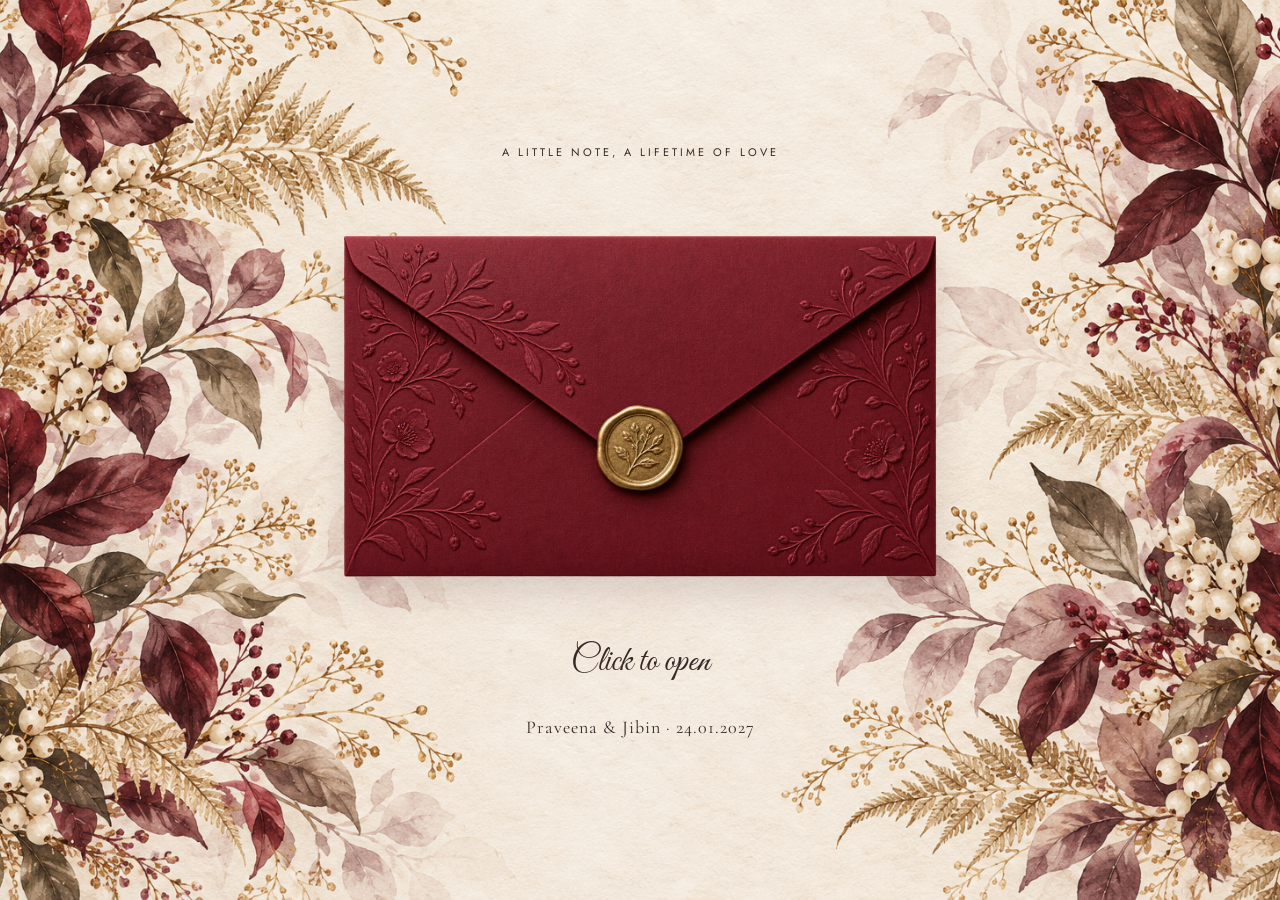
==== Burgandy Bride engagement/index.html @ 03131625 "2 options added" ====
<!doctype html>
<html lang="en">
  <head>
    <meta charset="utf-8" />
    <meta name="viewport" content="width=device-width, initial-scale=1" />
    <meta name="theme-color" content="#421a20" />
    <meta
      name="description"
      content="Join Praveena and Jibin for their engagement, 24 January 2027 at 11 AM IST. Ceremony at Angamaly Basilica Church and lunch at Carnation Convention Centre, Angamaly."
    />
    <title>Praveena & Jibin · Our Engagement</title>
    <!-- Add you website link here -->
    <!-- Replace https://example.com in all four URL fields below before publishing. -->
    <link rel="canonical" href="https://example.com/" />
    <meta property="og:url" content="https://example.com/" />
    <meta property="og:image" content="https://example.com/assets/engagement-share.jpg" />
    <meta name="twitter:image" content="https://example.com/assets/engagement-share.jpg" />
    <meta property="og:type" content="website" />
    <meta property="og:title" content="Praveena &amp; Jibin · You're Invited" />
    <meta
      property="og:description"
      content="24 January 2027 · 11 AM IST. Ceremony at Angamaly Basilica Church, followed by lunch at Carnation Convention Centre, Angamaly."
    />
    <meta property="og:image:type" content="image/jpeg" />
    <meta property="og:image:width" content="1200" />
    <meta property="og:image:height" content="630" />
    <meta property="og:image:alt" content="Praveena and Jibin's engagement invitation, 24 January 2027 at 11 AM IST, Angamaly." />
    <meta name="twitter:card" content="summary_large_image" />
    <meta name="twitter:title" content="Praveena &amp; Jibin · You're Invited" />
    <meta name="twitter:description" content="24 January 2027 · 11 AM IST · Angamaly. Join us for our engagement and lunch." />
    <link
      rel="icon"
      href="data:image/svg+xml,%3Csvg xmlns='http://www.w3.org/2000/svg' viewBox='0 0 64 64'%3E%3Crect width='64' height='64' rx='32' fill='%23421a20'/%3E%3Ctext x='32' y='43' text-anchor='middle' font-size='39' font-family='serif' fill='%23e5d1a7'%3E%26%3C/text%3E%3C/svg%3E"
    />
    <link rel="preconnect" href="https://fonts.googleapis.com" />
    <link rel="preconnect" href="https://fonts.gstatic.com" crossorigin />
    <link
      href="https://fonts.googleapis.com/css2?family=Cormorant+Garamond:ital,wght@0,400;0,500;0,600;1,400&family=Great+Vibes&family=Jost:wght@300;400;500&display=swap"
      rel="stylesheet"
    />
    <link rel="stylesheet" href="style.css" />
    <script src="photos.js" defer></script>
    <script src="script.js" defer></script>
  </head>
  <body>
    <main>
      <section id="cover" class="cover">
        <p class="cover-note">A LITTLE NOTE, A LIFETIME OF LOVE</p>
        <button
          id="open-invitation"
          class="sealed-envelope"
          aria-label="Open Praveena and Jibin’s engagement invitation"
        >
          <img
            src="assets/burgundy-envelope.png"
            alt="A horizontal burgundy envelope with embossed botanicals and an antique gold wax seal"
            fetchpriority="high"
          />
        </button>
        <p class="script">Click to open</p>
        <p class="cover-names">Praveena & Jibin · 24.01.2027</p>
      </section>
      <div id="pages" hidden>
        <section
          id="invitation"
          class="page invitation-page"
          aria-label="The invitation"
        >
          <div class="lace-invitation">
            <div class="invitation-copy">
              <div class="family-details bride-family">
                <p class="family-parents">Mrs. Anitha Isaac &amp; Mr Isaac Eapen</p>
                <p class="family-address">Karoor House, Angamaly, Ernakulam</p>
              </div>
              <p class="invitation-intro">
                Joyfully invite you to celebrate<br />the engagement of their daughter
              </p>
              <h1><span>Praveena</span><i>with</i><span>Jibin</span></h1>
              <div class="family-details groom-family">
                <p>Son of</p>
                <p class="family-parents">
                  Mrs. Valsa Iyyanam Lonappan<br />&amp; Late Mr Jose Mechery Lonappan
                </p>
                <p class="family-address">Mechery House, Meloor, Thrissur</p>
              </div>
              <div class="date-art">
                <strong>24</strong>
                <div><em>January</em><span>2027</span></div>
              </div>
              <p>SUNDAY · 11:00 AM</p>
              <p class="invitation-blessing">Requesting your presence and blessings</p>
            </div>
          </div>
          <div class="scrapbook">
            <img class="scrapbook-flower" src="assets/florals.png" alt="" />
            <button
              id="record"
              class="record"
              aria-label="Play background music"
              aria-pressed="false"
            >
              <span>CLICK TO LISTEN</span><i aria-hidden="true">♫</i
              ><small>OUR LOVE SONG</small>
            </button>
            <div class="calendar">
              <span class="script">January</span><span class="year">2027</span>
              <table aria-label="January 2027; engagement on Sunday the 24th">
                <thead>
                  <tr>
                    <th scope="col">S</th>
                    <th scope="col">M</th>
                    <th scope="col">T</th>
                    <th scope="col">W</th>
                    <th scope="col">T</th>
                    <th scope="col">F</th>
                    <th scope="col">S</th>
                  </tr>
                </thead>
                <tbody>
                  <tr>
                    <td></td>
                    <td></td>
                    <td></td>
                    <td></td>
                    <td></td>
                    <td>1</td>
                    <td>2</td>
                  </tr>
                  <tr>
                    <td>3</td>
                    <td>4</td>
                    <td>5</td>
                    <td>6</td>
                    <td>7</td>
                    <td>8</td>
                    <td>9</td>
                  </tr>
                  <tr>
                    <td>10</td>
                    <td>11</td>
                    <td>12</td>
                    <td>13</td>
                    <td>14</td>
                    <td>15</td>
                    <td>16</td>
                  </tr>
                  <tr>
                    <td>17</td>
                    <td>18</td>
                    <td>19</td>
                    <td>20</td>
                    <td>21</td>
                    <td>22</td>
                    <td>23</td>
                  </tr>
                  <tr>
                    <td class="selected-day">24</td>
                    <td>25</td>
                    <td>26</td>
                    <td>27</td>
                    <td>28</td>
                    <td>29</td>
                    <td>30</td>
                  </tr>
                  <tr>
                    <td>31</td>
                    <td></td>
                    <td></td>
                    <td></td>
                    <td></td>
                    <td></td>
                    <td></td>
                  </tr>
                </tbody>
              </table>
              <p>24.01.2027</p>
              <span class="script initials">P | J</span>
            </div>
            <a
              href="#gallery"
              class="portrait-link"
              aria-label="View our moments"
              ><span class="script">P<br /><i>&</i><br />J</span
              ><img src="assets/florals.png" alt=""
            /></a>
            <a class="details-token" href="#details"
              ><span class="script">Details</span><span>& FAQs</span></a
            >
            <div class="polaroids" aria-hidden="true">
              <span class="polaroid one"
                ><i>P & J</i><small>our forever</small></span
              ><span class="polaroid two"
                ><i>24.01.27</i><small>begins here</small></span
              >
            </div>
            <a class="story-heart" href="#story"
              ><span>SEE</span
              ><span class="script">Our<br />Love Story</span></a
            >
          </div>
          <div class="with-love">
            With Love<br /><span class="script">Praveena and Jibin</span>
          </div>
          <div class="countdown" aria-label="Countdown to the engagement">
            <div><strong id="days">—</strong><span>DAYS</span></div>
            <div><strong id="hours">—</strong><span>HOURS</span></div>
            <div><strong id="minutes">—</strong><span>MINUTES</span></div>
            <div><strong id="seconds">—</strong><span>SECONDS</span></div>
          </div>
          <a class="calendar-download" href="wedding.ics" download
            >ADD TO YOUR CALENDAR</a
          >
        </section>
        <section id="story" class="page story-page">
          <h2><span class="script">our</span><br />L♡VE STORY</h2>
          <div class="story-paper">
            <span class="script">We</span>
            <p>
              Some things are simply meant to be.<br />After all the little
              moments that brought us here,<br />we can’t wait to share this one
              with you.
            </p>
            <p>
              Join us for a day filled with love, laughter,<br />and the
              blessings of our family and friends.
            </p>
            <p>Together is a beautiful place to be.</p>
            <span class="script signing">With love, P & J</span>
          </div>
          <a class="back-strip" href="#invitation">‹ BACK TO INVITATION PAGE</a>
        </section>
        <section id="details" class="page details-page">
          <div class="candle-banner">
            <h2>Our Engagement’s<span class="script">Details</span></h2>
          </div>
          <div class="celebration-details">
            <p class="eyebrow">A DAY TO REMEMBER</p>
            <h2 class="script">The celebration</h2>
            <p>Sunday, 24 January 2027<br /><strong>11:00 AM IST</strong></p>
            <div class="celebration-venues">
              <article class="celebration-venue">
                <svg class="venue-icon" viewBox="0 0 64 64" fill="none" stroke="currentColor" stroke-width="1.5" aria-hidden="true">
                  <path d="M32 3v14m-6-9h12M14 59V32l18-15 18 15v27H14Zm11 0V43a7 7 0 0 1 14 0v16M20 33h4m16 0h4" />
                  <circle cx="32" cy="29" r="4" />
                </svg>
                <h3>The ceremony</h3>
                <p class="venue-name">Angamaly Basilica Church</p>
                <p>Angamaly, Ernakulam</p>
              </article>
              <article class="celebration-venue">
                <svg class="venue-icon" viewBox="0 0 64 64" fill="none" stroke="currentColor" stroke-width="1.5" aria-hidden="true">
                  <circle cx="34" cy="32" r="19" /><circle cx="34" cy="32" r="14" />
                  <path d="M7 9v15c0 6 8 6 8 0V9m-4 0v48M58 9v48m0-48c-7 8-7 24 0 24" />
                </svg>
                <h3>Lunch</h3>
                <p class="venue-name">Carnation Convention Centre</p>
                <p>Angamaly, Ernakulam</p>
              </article>
            </div>
            <p class="venue-distance">The church and lunch venue are approximately 100 metres apart.</p>
            <p>
              With our families by our side,<br />we would be delighted to have
              you join us.
            </p>
            <a class="gold-button" href="#location">DIRECTIONS TO LUNCH</a>
          </div>
          <div id="location" class="location">
            <h2 class="script">Join us for lunch</h2>
            <h3>Carnation Convention Centre</h3>
            <p>
              Near St. Mary’s Jacobite Syrian Soonoro Cathedral<br />Angamaly,
              Kerala 683572
            </p>
            <iframe
              title="Map of Carnation Convention Centre, Angamaly"
              src="https://maps.google.com/maps?q=Carnation%20Convention%20Centre%2C%20Angamaly%2C%20Kerala&amp;z=15&amp;output=embed"
              loading="lazy"
              referrerpolicy="no-referrer-when-downgrade"
              allowfullscreen
            ></iframe
            ><a
              class="gold-button"
              href="https://www.google.com/maps/dir/?api=1&amp;destination=Carnation%20Convention%20Centre%2C%20Angamaly%2C%20Kerala%20683572&amp;travelmode=driving&amp;dir_action=navigate"
              target="_blank"
              rel="noopener"
              >GET DIRECTIONS</a
            >
            <p class="map-note">
              Opens Google Maps with directions from your current location.<br />If
              location access is unavailable, enter your starting point in Maps.
            </p>
          </div>
          <div class="thin-strip"></div>
          <article class="ceremony-panel">
            <h2 class="script">Our engagement</h2>
            <div class="rings" aria-hidden="true">⚭</div>
            <p>Sunday, 24 January 2027</p>
            <div class="heart-rule">♡</div>
            <p class="ceremony-time">11:00 AM IST</p>
            <p>
              With our families by our side,<br />we would be delighted to have
              you join us.
            </p>
          </article>
          <div class="gift-note">
            <h2 class="script">A note on gifts</h2>
            <p>
              Your presence and blessings are the greatest gifts.<br />We look
              forward to sharing this special day with you.
            </p>
          </div>
          <div class="thin-strip"></div>
          <section id="questions" class="faq">
            <h2 class="script">FAQs</h2>
            <details open>
              <summary>When does the engagement begin?</summary>
              <p>
                Our engagement begins at 11:00 AM IST on Sunday, 24 January
                2027. We look forward to welcoming you.
              </p>
            </details>
            <details open>
              <summary>Where are the ceremony and lunch?</summary>
              <p>
                The ceremony is at Angamaly Basilica Church, followed by lunch
                at Carnation Convention Centre, Angamaly. The venues are
                approximately 100 metres apart. The map and directions above
                take you to the lunch venue.
              </p>
            </details>
          </section>
          <a class="back-strip" href="#invitation">‹ BACK TO INVITATION PAGE</a>
        </section>
        <section id="gallery" class="page gallery-page">
          <h2 class="script">Our moments</h2>
          <div id="gallery-empty" class="gallery-empty">
            <span class="script">Praveena & Jibin</span>
            <p>Our photographs will be here soon.</p>
          </div>
          <div id="gallery-ready" hidden>
            <button
              id="gallery-open"
              class="gallery-open"
              aria-label="View photograph full size"
            >
              <img id="gallery-image" alt="" />
            </button>
            <div class="gallery-controls">
              <button id="gallery-prev" aria-label="Previous photograph">
                ‹</button
              ><span id="gallery-count"></span
              ><button id="gallery-next" aria-label="Next photograph">›</button
              ><button id="gallery-pause" aria-pressed="false">
                Pause slideshow
              </button>
            </div>
            <p>Tap a photograph to view it on its own.</p>
          </div>
          <a class="back-strip" href="#invitation">‹ BACK TO INVITATION PAGE</a>
        </section>
        <footer>
          <span>24th <i class="script">January</i> 2027</span>
          <p>Praveena & Jibin</p>
          <button id="close-invitation">Close the invitation</button>
        </footer>
      </div>
    </main>
    <dialog id="photo-viewer" aria-label="Photograph viewer">
      <button id="viewer-close" aria-label="Close photograph">×</button>
      <figure>
        <img id="viewer-image" alt="" />
        <figcaption id="viewer-caption"></figcaption>
      </figure>
      <div class="viewer-controls">
        <button id="viewer-prev" aria-label="Previous photograph">‹</button
        ><button id="viewer-next" aria-label="Next photograph">›</button>
      </div>
    </dialog>
    <audio id="music" src="assets/halo.mp3" loop preload="none"></audio>
  </body>
</html>
---- Burgandy Bride engagement/style.css ----
:root {
  --wine: #421a20;
  --cream: #eee5cf;
  --gold: #bda775;
  --script: "Great Vibes", "Brush Script MT", cursive;
  --serif: "Cormorant Garamond", Georgia, serif;
  --sans: "Jost", Arial, sans-serif;
  --grain: url("data:image/svg+xml,%3Csvg xmlns='http://www.w3.org/2000/svg' width='140' height='140'%3E%3Cfilter id='n'%3E%3CfeTurbulence type='fractalNoise' baseFrequency='.07' numOctaves='4' stitchTiles='stitch'/%3E%3C/filter%3E%3Crect width='100%25' height='100%25' filter='url(%23n)' opacity='.19'/%3E%3C/svg%3E");
}
* {
  box-sizing: border-box;
}
html {
  scroll-behavior: smooth;
}
body {
  margin: 0;
  position: relative;
  isolation: isolate;
  background: #ded5c3;
  color: #382927;
  font: 17px/1.55 var(--sans);
}
body::before {
  content: "";
  position: fixed;
  inset: 0;
  z-index: -1;
  pointer-events: none;
  background: #f6eee4 url("assets/burgundy-botanical-background.png") center / cover no-repeat;
}
a {
  color: inherit;
}
button {
  cursor: pointer;
  font: inherit;
}
button,
a {
  touch-action: manipulation;
  -webkit-tap-highlight-color: transparent;
}
[hidden] {
  display: none !important;
}
:focus-visible {
  outline: 3px solid #a18144;
  outline-offset: 5px;
}
.script {
  font-family: var(--script);
  font-weight: 400;
}
.cover {
  min-height: 100svh;
  display: flex;
  flex-direction: column;
  justify-content: center;
  align-items: center;
  padding: 35px 0;
  background: #eee7dc;
}
.cover-note {
  font-size: 11px;
  letter-spacing: 3px;
  margin: 0 20px 24px;
  text-align: center;
}
.sealed-envelope {
  border: 0;
  background: transparent;
  padding: 0;
  width: min(82vw, 620px);
  margin: 28px 0 12px;
  transition:
    transform 0.8s,
    opacity 0.8s;
}
.sealed-envelope img {
  display: block;
  width: 100%;
  height: auto;
  filter: drop-shadow(0 18px 18px #421a2026);
}
.sealed-envelope:hover {
  transform: scale(1.015);
}
.cover > .script {
  margin: 22px 0 8px;
  font-size: 35px;
}
.cover-names {
  font: 18px var(--serif);
  letter-spacing: 1px;
}
.opening .sealed-envelope {
  transform: scale(1.12);
  opacity: 0;
}
#pages {
  max-width: 760px;
  margin: auto;
  box-shadow: 0 0 70px #2c14151c;
  background: var(--grain), #f4eedc;
}
.page {
  text-align: center;
  position: relative;
  overflow: hidden;
}
.lace-invitation {
  position: relative;
  width: 100%;
  aspect-ratio: 1;
  background: url("assets/lace-invitation.png") center / 100% 100% no-repeat;
}
.invitation-copy {
  position: absolute;
  inset: 16% 30% 18%;
  display: flex;
  flex-direction: column;
  justify-content: center;
}
.invitation-copy p {
  margin: 9px 0;
  font: 500 clamp(12px, 2.2vw, 18px)/1.4 var(--serif);
}
h1 {
  font: 400 clamp(39px, 7vw, 65px)/1.15 var(--script);
  margin: 17px 0;
}
h1 span,
h1 i {
  display: block;
}
h1 i {
  font: 30px var(--serif);
  margin: 10px;
}
.scrapbook {
  height: 870px;
  position: relative;
  margin-top: -7px;
}
.scrapbook-flower {
  position: absolute;
  left: -7%;
  top: -9%;
  width: 56%;
  z-index: 3;
  filter: sepia(0.6) saturate(0.25);
  transform: rotate(-22deg);
  pointer-events: none;
}
.record {
  position: absolute;
  right: 4%;
  top: -6%;
  width: 40%;
  aspect-ratio: 1;
  border-radius: 50%;
  background: repeating-radial-gradient(#171716 0 2px, #292726 3px 4px);
  border: 7px solid #151514;
  color: #f3ead6;
  display: flex;
  flex-direction: column;
  align-items: center;
  justify-content: space-around;
  padding: 16px 8px;
  z-index: 4;
  transform: rotate(16deg);
  box-shadow: 0 5px 9px #0003;
}
.record > span {
  font: 21px var(--sans);
  letter-spacing: 1px;
}
.record > i {
  display: grid;
  place-items: center;
  width: 32%;
  aspect-ratio: 1;
  background: #030303;
  border-radius: 50%;
  font-style: normal;
  font-size: 27px;
}
.record > small {
  font: 10px var(--sans);
  letter-spacing: 2px;
}
.record.playing {
  animation: spin 12s linear infinite;
}
@keyframes spin {
  to {
    transform: rotate(376deg);
  }
}
.calendar {
  position: absolute;
  left: 5%;
  top: 12%;
  width: 54%;
  min-height: 410px;
  padding: 66px 22px 28px;
  color: #ead9bb;
  background: var(--grain), var(--wine);
  border-radius: 48% 48% 10px 10px / 25% 25% 10px 10px;
}
.calendar > .script {
  font-size: 48px;
  line-height: 1;
}
.year {
  display: block;
  letter-spacing: 4px;
  font-size: 13px;
  margin: 15px 0;
}
.calendar table {
  width: 100%;
  table-layout: fixed;
  font: 24px var(--serif);
  border-spacing: 0 8px;
}
.calendar th {
  font: 12px var(--sans);
}
.calendar td {
  height: 30px;
}
.selected-day {
  border: 1px solid #ebd9bd;
  border-radius: 50%;
}
.calendar p {
  margin: 18px 0;
  font: 21px var(--serif);
}
.calendar > .initials {
  font-size: 34px;
}
.portrait-link {
  position: absolute;
  right: 6%;
  top: 31%;
  width: 30%;
  height: 280px;
  display: grid;
  place-items: center;
  border: 13px ridge #b39a65;
  outline: 4px double #8b723f;
  outline-offset: 3px;
  border-radius: 50%;
  background: #302827;
  color: #d9c497;
  text-decoration: none;
  box-shadow: 0 8px 15px #0003;
}
.portrait-link > .script {
  font-size: 41px;
  line-height: 1;
}
.portrait-link i {
  font-size: 25px;
}
.portrait-link img {
  position: absolute;
  width: 160%;
  bottom: -40%;
  right: -30%;
  transform: rotate(83deg);
  filter: saturate(0.15) sepia(0.15);
  pointer-events: none;
}
.details-token {
  position: absolute;
  left: 8%;
  top: 69%;
  width: 35%;
  aspect-ratio: 1;
  border: 13px double #7b4544;
  outline: 4px dotted #7b4544;
  border-radius: 50%;
  background: var(--wine);
  color: #d9bd90;
  transform: rotate(-16deg);
  text-decoration: none;
  display: flex;
  flex-direction: column;
  justify-content: center;
}
.details-token .script {
  font-size: 45px;
}
.details-token > span:last-child {
  font: 20px var(--serif);
}
.polaroids {
  position: absolute;
  left: 3%;
  top: 95%;
  width: 47%;
  height: 220px;
}
.polaroid {
  position: absolute;
  width: 58%;
  aspect-ratio: 4/5;
  padding: 10px 10px 27px;
  background: #fffaf0;
  box-shadow: 0 4px 10px #0003;
  transform: rotate(-17deg);
}
.polaroid i {
  display: grid;
  height: 100%;
  place-items: center;
  background: #b1a493;
  color: white;
  font: 35px var(--script);
}
.polaroid small {
  font: 11px var(--serif);
}
.polaroid.two {
  left: 46%;
  top: 35px;
  transform: rotate(17deg);
}
.story-heart {
  position: absolute;
  right: 7%;
  top: 91%;
  width: 34%;
  aspect-ratio: 1;
  background: #e8dcc5;
  color: #6e493b;
  border: 8px dotted #fbf7e9;
  outline: 2px solid #ad9470;
  border-radius: 50% 50% 45% 45%;
  transform: rotate(13deg);
  display: flex;
  flex-direction: column;
  align-items: center;
  justify-content: center;
  text-decoration: none;
  box-shadow: 10px 15px 0 #73534b;
}
.story-heart > span:first-child {
  font-size: 12px;
}
.story-heart .script {
  font-size: 37px;
  line-height: 1.1;
}
.with-love {
  padding: 220px 20px 45px;
  font-size: 21px;
}
.with-love .script {
  font-size: 39px;
}
.countdown {
  display: flex;
  justify-content: space-evenly;
  background: var(--grain), var(--wine);
  color: #ead7b8;
  padding: 32px 20px;
  border-block: 1px solid #a38457;
}
.countdown div {
  display: flex;
  flex-direction: column;
}
.countdown strong {
  font: 36px var(--serif);
  font-variant-numeric: tabular-nums;
}
.countdown span {
  font-size: 10px;
  margin-top: 10px;
}
.calendar-download {
  display: block;
  font-size: 11px;
  padding: 17px;
  letter-spacing: 2px;
  text-underline-offset: 4px;
}
.story-page h2 {
  font: 30px/1.1 var(--sans);
  margin: 55px 0 40px;
}
.story-page h2 .script {
  font-size: 47px;
}
.story-paper {
  position: relative;
  max-width: 530px;
  width: 79%;
  margin: 0 auto 65px;
  padding: 35px 37px 45px;
  color: #e6d5bd;
  background: var(--wine);
  border: 5px dotted var(--cream);
  outline: 6px solid var(--wine);
  border-radius: 18px;
  transform: rotate(4deg);
}
.story-paper > .script {
  font-size: 53px;
  display: block;
  text-align: left;
}
.story-paper p {
  font-size: 16px;
  margin: 22px 0;
}
.story-paper .signing {
  font-size: 32px;
  text-align: center;
}
.back-strip {
  display: block;
  background: var(--wine);
  color: #e4d5bd;
  text-decoration: none;
  padding: 10px;
  font: 11px var(--serif);
}
.candle-banner {
  margin-top: 25px;
  min-height: 350px;
  background: url("assets/details-reference.jpg") center/cover;
  display: grid;
  place-items: center;
}
.candle-banner h2 {
  margin: 0;
  background: #4b2828;
  width: 96%;
  padding: 40px 15px;
  color: #e6d2a7;
  font: 32px var(--sans);
}
.candle-banner .script {
  display: block;
  font-size: 76px;
}
.venue-frame {
  width: 87%;
  max-width: 590px;
  aspect-ratio: 2/3;
  background: url("assets/gold-frame.png") center/100% 100% no-repeat;
  display: grid;
  place-items: center;
  margin: 35px auto 20px;
}
.venue-frame > div {
  width: 61%;
  color: #ead9b8;
}
.venue-frame h2 {
  font-size: 40px;
  line-height: 1.1;
}
.venue-frame h3 {
  font-size: 43px;
  margin: 38px 0 12px;
}
.venue-frame p {
  font-size: 19px;
}
.gold-button {
  display: inline-block;
  padding: 8px 22px;
  border-radius: 30px;
  background: #b5a376;
  color: #fffdf5;
  font-size: 14px;
  text-decoration: none;
}
.gold-button:hover {
  background: #8c7749;
}
.location {
  padding: 10px 40px 35px;
}
.location p {
  font-size: 16px;
  margin: 25px 0;
}
.location iframe {
  display: block;
  width: 100%;
  height: 360px;
  border: 0;
  margin: 25px 0;
}
.location .map-note {
  font-size: 13px;
}
.thin-strip {
  height: 20px;
  background: var(--wine);
}
.ceremony-panel {
  width: 80%;
  margin: 45px auto;
  padding: 45px 25px;
  background: var(--grain), var(--wine);
  color: #ebd5b4;
}
.ceremony-panel h2 {
  font-size: 52px;
  margin: 0 0 35px;
}
.rings {
  font: 80px Georgia;
  line-height: 1;
}
.heart-rule {
  display: flex;
  justify-content: center;
  align-items: center;
  gap: 8px;
  font-size: 32px;
}
.heart-rule::before,
.heart-rule::after {
  content: "";
  width: 60px;
  height: 1px;
  background: #cfb98e;
}
.ceremony-time {
  font-size: 26px;
}
.ceremony-panel > p:last-child {
  margin-top: 40px;
}
.gift-note {
  padding: 15px 35px 50px;
}
.gift-note h2,
.faq h2,
.gallery-page h2 {
  font-size: 54px;
  margin: 18px 0;
}
.faq {
  padding: 30px 50px 50px;
}
.faq details {
  padding: 22px 0;
}
.faq summary {
  cursor: pointer;
  font-weight: 500;
  list-style: none;
}
.faq summary::after {
  content: " +";
}
.faq details[open] summary::after {
  content: " −";
}
.faq p {
  font-size: 16px;
}
.gallery-page h2 {
  margin-top: 40px;
}
.gallery-empty {
  margin: 30px auto 50px;
  width: 75%;
  padding: 80px 30px;
  color: #dfc79e;
  background: var(--wine);
  border: 9px double var(--gold);
}
.gallery-empty .script {
  font-size: 43px;
}
#gallery-ready {
  padding: 25px;
}
.gallery-open {
  width: 100%;
  padding: 10px;
  background: var(--wine);
  border: 8px double var(--gold);
  cursor: zoom-in;
}
.gallery-open img {
  display: block;
  width: 100%;
  height: 450px;
  object-fit: contain;
}
.gallery-controls,
.viewer-controls {
  display: flex;
  justify-content: center;
  gap: 14px;
  align-items: center;
  margin-top: 20px;
}
.gallery-controls button,
.viewer-controls button {
  background: none;
  color: inherit;
  border: 1px solid var(--gold);
  min-width: 44px;
  min-height: 44px;
  font-size: 25px;
}
#gallery-pause {
  font-size: 14px;
  padding: 7px;
}
footer {
  text-align: center;
  padding: 35px;
  color: #e5cc9f;
  background: var(--wine);
  font: 20px var(--serif);
}
footer p {
  margin: 9px;
}
footer button {
  color: inherit;
  background: none;
  border: 0;
  text-decoration: underline;
  font-size: 14px;
  padding: 12px;
}
#photo-viewer {
  width: 100vw;
  height: 100svh;
  max-width: 100vw;
  max-height: 100svh;
  border: 0;
  background: #251013f5;
  color: white;
  padding: 55px 20px 20px;
}
#photo-viewer::backdrop {
  background: #251013;
}
#photo-viewer figure {
  margin: 0;
  height: calc(100% - 70px);
  display: flex;
  flex-direction: column;
  align-items: center;
  gap: 10px;
}
#viewer-image {
  max-width: 100%;
  height: calc(100% - 35px);
  object-fit: contain;
}
#viewer-close {
  position: absolute;
  top: 10px;
  right: 15px;
  background: none;
  border: 0;
  color: white;
  font-size: 32px;
}
.viewing-photo {
  overflow: hidden;
}
@media (max-width: 600px) {
  .cover {
    min-height: 100svh;
  }
  .sealed-envelope {
    width: 90%;
    overflow: visible;
  }
  .sealed-envelope img {
    width: 100%;
    max-width: 100%;
    margin-left: 0;
  }
  .invitation-copy {
    inset: 16% 29% 18%;
  }
  .invitation-copy p {
    font-size: 10px;
    margin: 5px 0;
  }
  h1 {
    font-size: 36px;
    margin: 7px 0;
  }
  h1 i {
    font-size: 18px;
    margin: 2px;
  }
  .scrapbook {
    height: 600px;
  }
  .scrapbook-flower {
    top: -5%;
  }
  .record {
    width: 42%;
    top: -3%;
    border-width: 4px;
    padding: 10px 5px;
  }
  .record > span {
    font-size: 12px;
  }
  .record > small {
    font-size: 7px;
  }
  .calendar {
    top: 13%;
    padding: 43px 11px 20px;
    min-height: 0;
  }
  .calendar > .script {
    font-size: 34px;
  }
  .year {
    font-size: 11px;
    margin: 12px 0 6px;
  }
  .calendar table {
    font-size: 18px;
    border-spacing: 0 3px;
  }
  .calendar td {
    height: 22px;
  }
  .calendar th {
    font-size: 9px;
  }
  .calendar p {
    margin: 14px 0;
    font-size: 17px;
  }
  .calendar > .initials {
    font-size: 27px;
  }
  .portrait-link {
    top: 36%;
    height: 180px;
    border-width: 9px;
  }
  .portrait-link > .script {
    font-size: 28px;
  }
  .portrait-link i {
    font-size: 18px;
  }
  .details-token {
    top: 74%;
    border-width: 8px;
  }
  .details-token .script {
    font-size: 29px;
  }
  .details-token > span:last-child {
    font-size: 15px;
  }
  .polaroids {
    top: 103%;
  }
  .polaroid i {
    font-size: 22px;
  }
  .polaroid small {
    font-size: 9px;
  }
  .story-heart {
    top: 98%;
    border-width: 5px;
  }
  .story-heart .script {
    font-size: 25px;
  }
  .with-love {
    padding-top: 180px;
  }
  .story-paper {
    padding: 25px 22px 30px;
  }
  .story-paper p {
    font-size: 14px;
  }
  .candle-banner {
    min-height: 220px;
  }
  .candle-banner h2 {
    font-size: 25px;
    padding: 22px 12px;
  }
  .candle-banner .script {
    font-size: 60px;
  }
  .venue-frame h2 {
    font-size: 29px;
  }
  .venue-frame h3 {
    font-size: 32px;
    margin-top: 22px;
  }
  .venue-frame p {
    font-size: 15px;
  }
  .location {
    padding: 10px 24px 25px;
  }
  .location iframe {
    height: 300px;
  }
  .ceremony-panel h2 {
    font-size: 42px;
  }
  .ceremony-panel p {
    font-size: 16px;
  }
  .faq {
    padding: 25px 35px;
  }
  .gallery-empty .script {
    font-size: 33px;
  }
  .gallery-empty {
    width: 85%;
    padding: 60px 15px;
  }
  .gallery-open img {
    height: 340px;
  }
}
@media (max-width: 360px) {
  h1 {
    font-size: 30px;
  }
  .invitation-copy p {
    font-size: 9px;
  }
  .scrapbook {
    height: 560px;
  }
  .venue-frame p {
    font-size: 13px;
  }
}
@media (prefers-reduced-motion: reduce) {
  html {
    scroll-behavior: auto;
  }
  *,
  *::before,
  *::after {
    animation: none !important;
    transition: none !important;
  }
}

/* Praveena's invitation: family details and coordinated botanical stationery. */
.cover {
  background: transparent;
}
#pages {
  background: #f8f2e8ed;
}
.lace-invitation {
  aspect-ratio: auto;
  min-height: 830px;
  background-size: 180% 100%;
}
.invitation-copy {
  position: relative;
  inset: auto;
  width: 70%;
  margin: auto;
  padding: 135px 0 155px;
}
.invitation-copy p {
  font: 500 18px/1.35 var(--serif);
  margin: 6px 0;
}
.invitation-copy .family-parents {
  font-weight: 600;
}
.invitation-copy .family-address {
  font-size: 16px;
}
.invitation-copy .invitation-intro {
  margin: 17px 0 8px;
}
.invitation-copy h1 {
  font-size: 62px;
  margin: 12px 0;
}
.invitation-copy h1 i {
  font: 28px var(--script);
  margin: 5px 0;
}
.date-art {
  display: flex;
  align-items: center;
  justify-content: center;
  gap: 12px;
  margin: 18px 0 8px;
  font-family: var(--serif);
}
.date-art strong {
  font-size: 78px;
  font-weight: 400;
  line-height: 1;
}
.date-art div {
  display: flex;
  flex-direction: column;
  line-height: 1.1;
}
.date-art em {
  font: 34px var(--script);
}
.date-art span {
  font-size: 30px;
}
.invitation-copy .invitation-blessing {
  font-size: 16px;
  margin-top: 13px;
}
.celebration-details {
  margin: 40px 24px;
  padding: 35px 22px;
  background: var(--wine);
  color: var(--cream);
  border: 1px solid var(--gold);
  outline: 1px solid var(--gold);
  outline-offset: -9px;
}
.eyebrow {
  font: 10px var(--sans);
  letter-spacing: 3px;
}
.celebration-details h2,
.location h2 {
  font-size: 48px;
  margin: 18px 0;
}
.celebration-venues {
  display: grid;
  grid-template-columns: 1fr 1fr;
  margin: 30px 0;
}
.celebration-venue {
  padding: 10px 15px;
}
.celebration-venue + .celebration-venue {
  border-left: 1px solid #bda77566;
}
.venue-icon {
  width: 56px;
  height: 56px;
  color: var(--gold);
}
.celebration-venue h3 {
  font: 34px var(--script);
  margin: 14px 0;
}
.celebration-venue p {
  font: 21px/1.35 var(--serif);
}
.venue-distance {
  font: italic 17px/1.4 var(--serif);
}
/* Translates preserve the rotations of the scrapbook pieces. */
.scroll-reveal {
  opacity: 0;
  translate: 0 90px;
  transition: opacity 450ms ease, translate 1500ms cubic-bezier(.22, 1, .36, 1);
  transition-delay: var(--reveal-delay, 0ms);
}
.lace-invitation.scroll-reveal {
  translate: 0 clamp(300px, 65vh, 650px);
  transition-duration: 500ms, 1800ms;
}
.scrapbook > .scroll-reveal {
  translate: 0 220px;
}
.scroll-reveal.is-revealed {
  opacity: 1;
  translate: 0 0;
}
@media (max-width: 600px) {
  body::before {
    background-size: 100% auto;
    background-repeat: repeat-y;
  }
  #pages {
    margin: 0 10px;
  }
  .lace-invitation {
    min-height: 720px;
    background-size: 210% 100%;
  }
  .invitation-copy {
    width: 80%;
    padding: 115px 0 165px;
  }
  .invitation-copy p {
    font-size: 15px;
  }
  .invitation-copy .family-address {
    font-size: clamp(11px, 3.25vw, 15px);
    white-space: nowrap;
  }
  .invitation-copy h1 {
    font-size: 47px;
  }
  .invitation-copy .invitation-blessing {
    font-size: 14px;
  }
  .celebration-details {
    margin: 30px 14px;
    padding: 30px 17px;
  }
  .celebration-venues {
    grid-template-columns: 1fr;
  }
  .celebration-venue + .celebration-venue {
    border-left: 0;
    border-top: 1px solid #bda77566;
    margin-top: 15px;
    padding-top: 25px;
  }
}
@media (prefers-reduced-motion: reduce), print {
  .scroll-reveal,
  .lace-invitation.scroll-reveal,
  .scrapbook > .scroll-reveal {
    opacity: 1;
    translate: none;
    transition: none;
  }
}
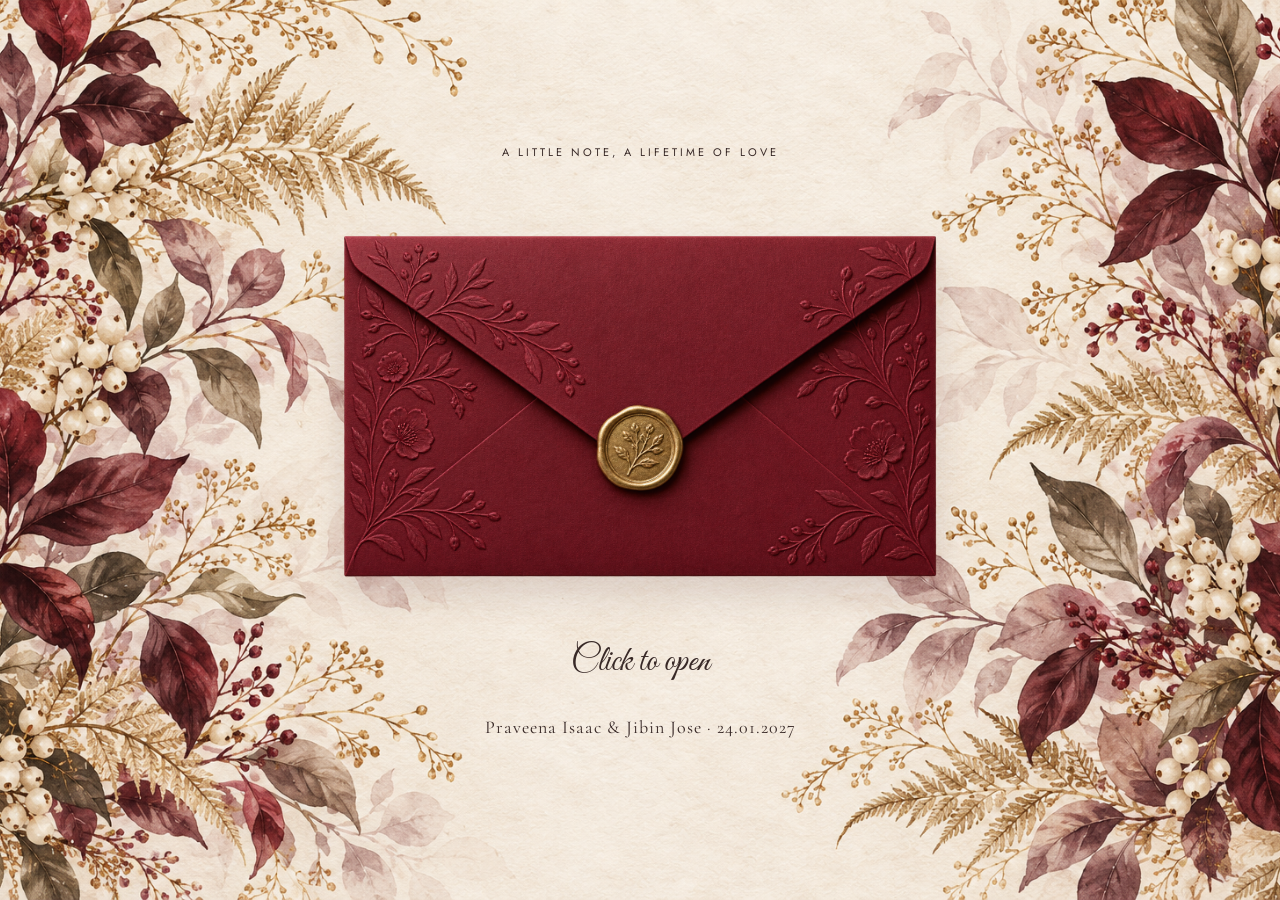
==== commit 7dbf5085: "seperate invites completed." ====
--- a/Burgandy Bride engagement/index.html
+++ b/Burgandy Bride engagement/index.html
@@ -6,9 +6,9 @@
     <meta name="theme-color" content="#421a20" />
     <meta
       name="description"
-      content="Join Praveena and Jibin for their engagement, 24 January 2027 at 11 AM IST. Ceremony at Angamaly Basilica Church and lunch at Carnation Convention Centre, Angamaly."
+      content="Join Praveena Isaac and Jibin Jose for their engagement, 24 January 2027 at 11 AM IST. Ceremony at Angamaly Basilica Church and lunch at Carnation Convention Centre, Angamaly."
     />
-    <title>Praveena & Jibin · Our Engagement</title>
+    <title>Praveena Isaac & Jibin Jose · Our Engagement</title>
     <!-- Add you website link here -->
     <!-- Replace https://example.com in all four URL fields below before publishing. -->
     <link rel="canonical" href="https://example.com/" />
@@ -16,7 +16,7 @@
     <meta property="og:image" content="https://example.com/assets/engagement-share.jpg" />
     <meta name="twitter:image" content="https://example.com/assets/engagement-share.jpg" />
     <meta property="og:type" content="website" />
-    <meta property="og:title" content="Praveena &amp; Jibin · You're Invited" />
+    <meta property="og:title" content="Praveena Isaac &amp; Jibin Jose · You're Invited" />
     <meta
       property="og:description"
       content="24 January 2027 · 11 AM IST. Ceremony at Angamaly Basilica Church, followed by lunch at Carnation Convention Centre, Angamaly."
@@ -24,9 +24,9 @@
     <meta property="og:image:type" content="image/jpeg" />
     <meta property="og:image:width" content="1200" />
     <meta property="og:image:height" content="630" />
-    <meta property="og:image:alt" content="Praveena and Jibin's engagement invitation, 24 January 2027 at 11 AM IST, Angamaly." />
+    <meta property="og:image:alt" content="Praveena Isaac and Jibin Jose's engagement invitation, 24 January 2027 at 11 AM IST, Angamaly." />
     <meta name="twitter:card" content="summary_large_image" />
-    <meta name="twitter:title" content="Praveena &amp; Jibin · You're Invited" />
+    <meta name="twitter:title" content="Praveena Isaac &amp; Jibin Jose · You're Invited" />
     <meta name="twitter:description" content="24 January 2027 · 11 AM IST · Angamaly. Join us for our engagement and lunch." />
     <link
       rel="icon"
@@ -49,7 +49,7 @@
         <button
           id="open-invitation"
           class="sealed-envelope"
-          aria-label="Open Praveena and Jibin’s engagement invitation"
+          aria-label="Open Praveena Isaac and Jibin Jose’s engagement invitation"
         >
           <img
             src="assets/burgundy-envelope.png"
@@ -58,7 +58,7 @@
           />
         </button>
         <p class="script">Click to open</p>
-        <p class="cover-names">Praveena & Jibin · 24.01.2027</p>
+        <p class="cover-names">Praveena Isaac & Jibin Jose · 24.01.2027</p>
       </section>
       <div id="pages" hidden>
         <section
@@ -75,11 +75,11 @@
               <p class="invitation-intro">
                 Joyfully invite you to celebrate<br />the engagement of their daughter
               </p>
-              <h1><span>Praveena</span><i>with</i><span>Jibin</span></h1>
+              <h1><span>Praveena Isaac</span><i>with</i><span>Jibin Jose</span></h1>
               <div class="family-details groom-family">
                 <p>Son of</p>
                 <p class="family-parents">
-                  Mrs. Valsa Iyyanam Lonappan<br />&amp; Late Mr Jose Mechery Lonappan
+                  Mrs. Valsa Jose<br />&amp; Late Mr Jose M L
                 </p>
                 <p class="family-address">Mechery House, Meloor, Thrissur</p>
               </div>
@@ -199,7 +199,7 @@
             >
           </div>
           <div class="with-love">
-            With Love<br /><span class="script">Praveena and Jibin</span>
+            With Love<br /><span class="script">Praveena Isaac and Jibin Jose</span>
           </div>
           <div class="countdown" aria-label="Countdown to the engagement">
             <div><strong id="days">—</strong><span>DAYS</span></div>
@@ -334,7 +334,7 @@
         <section id="gallery" class="page gallery-page">
           <h2 class="script">Our moments</h2>
           <div id="gallery-empty" class="gallery-empty">
-            <span class="script">Praveena & Jibin</span>
+            <span class="script">Praveena Isaac & Jibin Jose</span>
             <p>Our photographs will be here soon.</p>
           </div>
           <div id="gallery-ready" hidden>
@@ -360,7 +360,7 @@
         </section>
         <footer>
           <span>24th <i class="script">January</i> 2027</span>
-          <p>Praveena & Jibin</p>
+          <p>Praveena Isaac & Jibin Jose</p>
           <button id="close-invitation">Close the invitation</button>
         </footer>
       </div>
--- a/Burgandy Bride engagement/style.css
+++ b/Burgandy Bride engagement/style.css
@@ -1053,3 +1053,13 @@
     transition: none;
   }
 }
+
+/* Full names fit the invitation without changing the stationery layout. */
+.invitation-copy h1 {
+  font-size: clamp(38px, 6.5vw, 56px);
+}
+@media (max-width: 600px) {
+  .invitation-copy h1 {
+    font-size: clamp(30px, 9vw, 43px);
+  }
+}
